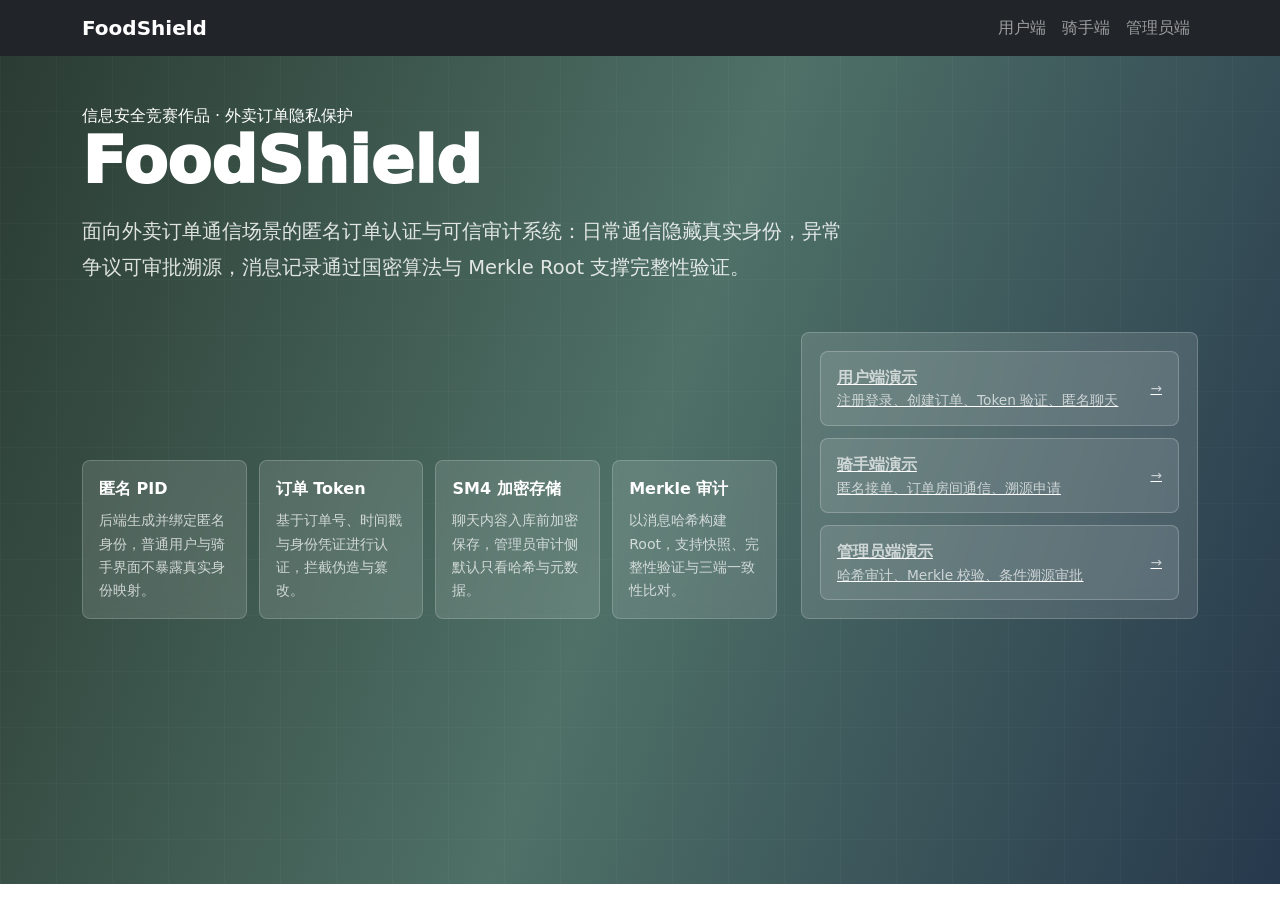
==== project/frontend/index.html @ 21e64ca2 "改善了前端" ====
<!DOCTYPE html>
<html lang="zh-CN">
<head>
    <meta charset="UTF-8">
    <meta name="viewport" content="width=device-width, initial-scale=1">
    <title>FoodShield - 匿名订单认证与可信审计系统</title>
    <link href="https://cdn.jsdelivr.net/npm/bootstrap@5.3.3/dist/css/bootstrap.min.css" rel="stylesheet">
    <link href="/css/style.css?v=showcase" rel="stylesheet">
    <style>
        .landing-hero {
            position: relative;
            min-height: calc(100vh - 72px);
            padding: 48px 0 38px;
            overflow: hidden;
        }

        .landing-hero::before {
            content: "";
            position: absolute;
            inset: 0;
            background:
                linear-gradient(110deg, rgba(19, 38, 28, 0.90), rgba(17, 63, 50, 0.74), rgba(15, 35, 57, 0.90)),
                url("/css/foodshield-hero.png");
            background-position: center;
            background-size: cover;
            z-index: -2;
        }

        .landing-hero::after {
            content: "";
            position: absolute;
            inset: 0;
            background:
                linear-gradient(90deg, rgba(255, 255, 255, 0.06) 1px, transparent 1px),
                linear-gradient(0deg, rgba(255, 255, 255, 0.05) 1px, transparent 1px);
            background-size: 56px 56px;
            z-index: -1;
            opacity: 0.45;
        }

        .hero-panel {
            max-width: 1040px;
            color: #fff;
        }

        .hero-title {
            max-width: 860px;
            font-size: clamp(2.2rem, 5vw, 4.8rem);
            font-weight: 950;
            line-height: 1.06;
            letter-spacing: 0;
        }

        .hero-copy {
            max-width: 760px;
            margin: 18px 0 0;
            color: rgba(255, 255, 255, 0.84);
            font-size: clamp(1rem, 2vw, 1.22rem);
            line-height: 1.85;
        }

        .hero-grid {
            display: grid;
            grid-template-columns: minmax(0, 1.4fr) minmax(320px, 0.8fr);
            gap: 24px;
            align-items: end;
            margin-top: 46px;
        }

        .entry-panel {
            padding: 18px;
            border: 1px solid rgba(255, 255, 255, 0.20);
            border-radius: 8px;
            background: rgba(255, 255, 255, 0.12);
            backdrop-filter: blur(14px);
        }

        .entry-button {
            display: flex;
            align-items: center;
            justify-content: space-between;
            width: 100%;
            min-height: 68px;
            padding: 14px 16px;
            color: #ffffff;
            border: 1px solid rgba(255, 255, 255, 0.22);
            border-radius: 8px;
            background: rgba(255, 255, 255, 0.10);
        }

        .entry-button + .entry-button {
            margin-top: 12px;
        }

        .entry-button:hover {
            color: #ffffff;
            transform: translateY(-1px);
            background: rgba(255, 255, 255, 0.18);
        }

        .entry-button strong {
            display: block;
            font-size: 1.02rem;
        }

        .entry-button span {
            color: rgba(255, 255, 255, 0.68);
            font-size: 0.86rem;
        }

        .arrow-mark {
            font-size: 1.6rem;
            line-height: 1;
        }

        .security-stack {
            display: grid;
            grid-template-columns: repeat(4, minmax(0, 1fr));
            gap: 12px;
            margin-top: 28px;
        }

        .stack-item {
            min-height: 122px;
            padding: 16px;
            border: 1px solid rgba(255, 255, 255, 0.19);
            border-radius: 8px;
            background: rgba(255, 255, 255, 0.12);
            color: #fff;
            backdrop-filter: blur(12px);
        }

        .stack-item b {
            display: block;
            margin-bottom: 8px;
            font-size: 1rem;
        }

        .stack-item p {
            margin: 0;
            color: rgba(255, 255, 255, 0.72);
            font-size: 0.88rem;
            line-height: 1.65;
        }

        @media (max-width: 991.98px) {
            .landing-hero {
                min-height: auto;
            }

            .hero-grid,
            .security-stack {
                grid-template-columns: 1fr;
            }
        }

        @media (max-width: 575.98px) {
            .landing-hero {
                padding: 34px 0 28px;
            }

            .hero-title {
                font-size: 2.2rem;
            }

            .hero-copy,
            .stack-item p,
            .entry-button span {
                white-space: normal;
                word-break: break-word;
                overflow-wrap: anywhere;
            }

            .hero-grid {
                gap: 16px;
                margin-top: 28px;
            }

            .entry-panel,
            .entry-button,
            .stack-item {
                width: 100%;
                min-width: 0;
            }
        }
    </style>
</head>
<body>
<nav class="navbar navbar-expand-lg navbar-dark bg-dark">
    <div class="container">
        <a class="navbar-brand fw-bold" href="/">FoodShield</a>
        <div class="navbar-nav ms-auto">
            <a class="nav-link" href="/user.html">用户端</a>
            <a class="nav-link" href="/rider.html">骑手端</a>
            <a class="nav-link" href="/admin.html">管理员端</a>
        </div>
    </div>
</nav>

<main class="landing-hero">
    <div class="container">
        <section class="hero-panel">
            <div class="page-kicker">信息安全竞赛作品 · 外卖订单隐私保护</div>
            <h1 class="hero-title">FoodShield</h1>
            <p class="hero-copy">
                面向外卖订单通信场景的匿名订单认证与可信审计系统：日常通信隐藏真实身份，异常争议可审批溯源，消息记录通过国密算法与 Merkle Root 支撑完整性验证。
            </p>
        </section>

        <div class="hero-grid">
            <section>
                <div class="security-stack">
                    <div class="stack-item">
                        <b>匿名 PID</b>
                        <p>后端生成并绑定匿名身份，普通用户与骑手界面不暴露真实身份映射。</p>
                    </div>
                    <div class="stack-item">
                        <b>订单 Token</b>
                        <p>基于订单号、时间戳与身份凭证进行认证，拦截伪造与篡改。</p>
                    </div>
                    <div class="stack-item">
                        <b>SM4 加密存储</b>
                        <p>聊天内容入库前加密保存，管理员审计侧默认只看哈希与元数据。</p>
                    </div>
                    <div class="stack-item">
                        <b>Merkle 审计</b>
                        <p>以消息哈希构建 Root，支持快照、完整性验证与三端一致性比对。</p>
                    </div>
                </div>
            </section>

            <aside class="entry-panel">
                <a class="entry-button" href="/user.html">
                    <span><strong>用户端演示</strong><span>注册登录、创建订单、Token 验证、匿名聊天</span></span>
                    <span class="arrow-mark">→</span>
                </a>
                <a class="entry-button" href="/rider.html">
                    <span><strong>骑手端演示</strong><span>匿名接单、订单房间通信、溯源申请</span></span>
                    <span class="arrow-mark">→</span>
                </a>
                <a class="entry-button" href="/admin.html">
                    <span><strong>管理员端演示</strong><span>哈希审计、Merkle 校验、条件溯源审批</span></span>
                    <span class="arrow-mark">→</span>
                </a>
            </aside>
        </div>
    </div>
</main>

<script src="https://cdn.jsdelivr.net/npm/bootstrap@5.3.3/dist/js/bootstrap.bundle.min.js"></script>
</body>
</html>
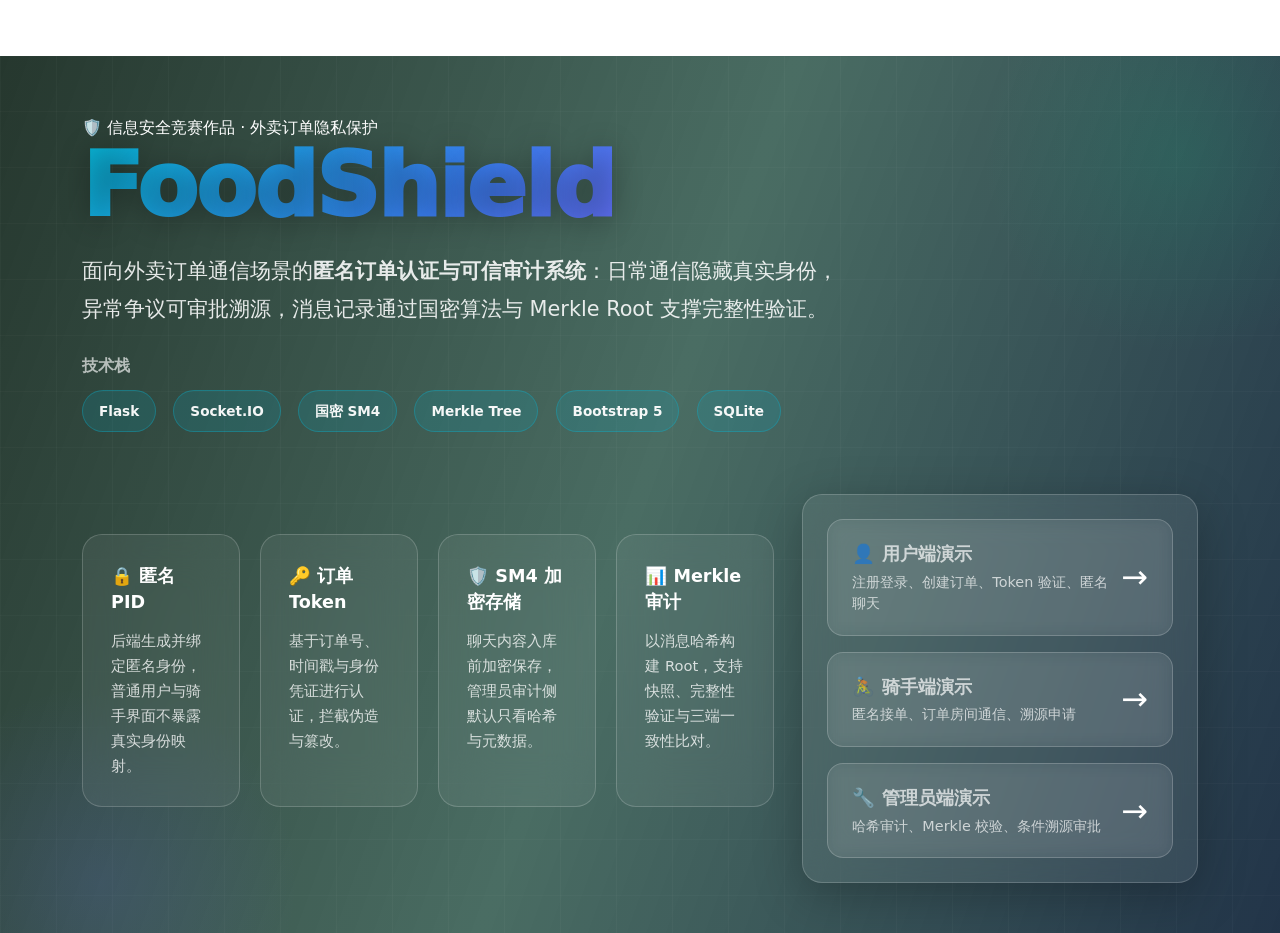
==== commit 8fd44b58: "优化界面" ====
--- a/project/frontend/index.html
+++ b/project/frontend/index.html
@@ -10,8 +10,10 @@
         .landing-hero {
             position: relative;
             min-height: calc(100vh - 72px);
-            padding: 48px 0 38px;
+            padding: 60px 0 50px;
             overflow: hidden;
+            display: flex;
+            align-items: center;
         }
 
         .landing-hero::before {
@@ -19,7 +21,7 @@
             position: absolute;
             inset: 0;
             background:
-                linear-gradient(110deg, rgba(19, 38, 28, 0.90), rgba(17, 63, 50, 0.74), rgba(15, 35, 57, 0.90)),
+                linear-gradient(110deg, rgba(19, 38, 28, 0.92), rgba(17, 63, 50, 0.76), rgba(15, 35, 57, 0.92)),
                 url("/css/foodshield-hero.png");
             background-position: center;
             background-size: cover;
@@ -41,38 +43,87 @@
         .hero-panel {
             max-width: 1040px;
             color: #fff;
+            position: relative;
+            z-index: 1;
         }
 
         .hero-title {
             max-width: 860px;
-            font-size: clamp(2.2rem, 5vw, 4.8rem);
+            font-size: clamp(2.8rem, 7vw, 5.5rem);
             font-weight: 950;
-            line-height: 1.06;
-            letter-spacing: 0;
+            line-height: 1.04;
+            letter-spacing: -0.02em;
+            margin-bottom: 20px;
+            animation: fadeInUp 0.7s ease-out;
+            text-shadow: 0 4px 30px rgba(0, 0, 0, 0.3);
+            position: relative;
+        }
+
+        .hero-title::after {
+            content: "";
+            position: absolute;
+            bottom: -8px;
+            left: 0;
+            width: 100%;
+            height: 4px;
+            background: var(--gradient-primary);
+            border-radius: 2px;
+            animation: slideIn 0.7s ease-out 0.3s both;
+        }
+
+        .hero-title-gradient {
+            background: linear-gradient(135deg, #06b6d4, #3b82f6, #8b5cf6, #ec4899);
+            background-size: 200% 200%;
+            -webkit-background-clip: text;
+            -webkit-text-fill-color: transparent;
+            background-clip: text;
+            animation: gradientShift 8s ease infinite;
+        }
+
+        @keyframes gradientShift {
+            0% { background-position: 0% 50%; }
+            50% { background-position: 100% 50%; }
+            100% { background-position: 0% 50%; }
         }
 
         .hero-copy {
             max-width: 760px;
-            margin: 18px 0 0;
-            color: rgba(255, 255, 255, 0.84);
-            font-size: clamp(1rem, 2vw, 1.22rem);
+            margin: 0 0 24px;
+            color: rgba(255, 255, 255, 0.88);
+            font-size: clamp(1rem, 2vw, 1.3rem);
             line-height: 1.85;
+            animation: fadeInUp 0.7s ease-out 0.2s both;
         }
 
         .hero-grid {
             display: grid;
             grid-template-columns: minmax(0, 1.4fr) minmax(320px, 0.8fr);
-            gap: 24px;
-            align-items: end;
-            margin-top: 46px;
+            gap: 28px;
+            align-items: start;
+            margin-top: 50px;
+            animation: fadeInUp 0.7s ease-out 0.4s both;
         }
 
         .entry-panel {
-            padding: 18px;
-            border: 1px solid rgba(255, 255, 255, 0.20);
-            border-radius: 8px;
-            background: rgba(255, 255, 255, 0.12);
-            backdrop-filter: blur(14px);
+            padding: 24px;
+            border: 1px solid rgba(255, 255, 255, 0.18);
+            border-radius: 20px;
+            background: rgba(255, 255, 255, 0.08);
+            backdrop-filter: blur(24px);
+            -webkit-backdrop-filter: blur(24px);
+            box-shadow: 0 12px 48px rgba(0, 0, 0, 0.25);
+            position: relative;
+        }
+
+        .entry-panel::before {
+            content: "";
+            position: absolute;
+            top: 0;
+            left: 0;
+            right: 0;
+            height: 3px;
+            background: var(--gradient-primary);
+            border-radius: 20px 20px 0 0;
         }
 
         .entry-button {
@@ -80,100 +131,279 @@
             align-items: center;
             justify-content: space-between;
             width: 100%;
-            min-height: 68px;
-            padding: 14px 16px;
+            min-height: 88px;
+            padding: 20px 24px;
             color: #ffffff;
-            border: 1px solid rgba(255, 255, 255, 0.22);
-            border-radius: 8px;
-            background: rgba(255, 255, 255, 0.10);
+            border: 1.5px solid rgba(255, 255, 255, 0.2);
+            border-radius: 16px;
+            background: rgba(255, 255, 255, 0.06);
+            transition: all 0.4s cubic-bezier(0.4, 0, 0.2, 1);
+            position: relative;
+            overflow: hidden;
+            text-decoration: none;
+            backdrop-filter: blur(8px);
+        }
+
+        .entry-button::before {
+            content: "";
+            position: absolute;
+            inset: 0;
+            background: linear-gradient(135deg, rgba(6, 182, 212, 0.15), rgba(139, 92, 246, 0.1), transparent);
+            opacity: 0;
+            transition: opacity 0.4s ease;
+            pointer-events: none;
+        }
+
+        .entry-button::after {
+            content: "";
+            position: absolute;
+            inset: 0;
+            border-radius: 16px;
+            padding: 1px;
+            background: linear-gradient(135deg, rgba(6, 182, 212, 0.5), rgba(139, 92, 246, 0.5));
+            -webkit-mask: 
+                linear-gradient(#fff 0 0) content-box, 
+                linear-gradient(#fff 0 0);
+            mask: 
+                linear-gradient(#fff 0 0) content-box, 
+                linear-gradient(#fff 0 0);
+            -webkit-mask-composite: xor;
+            mask-composite: exclude;
+            opacity: 0;
+            transition: opacity 0.4s ease;
+            pointer-events: none;
+        }
+
+        .entry-button:hover::before,
+        .entry-button:hover::after {
+            opacity: 1;
         }
 
         .entry-button + .entry-button {
-            margin-top: 12px;
+            margin-top: 16px;
         }
 
         .entry-button:hover {
             color: #ffffff;
-            transform: translateY(-1px);
-            background: rgba(255, 255, 255, 0.18);
+            transform: translateY(-4px);
+            background: rgba(255, 255, 255, 0.16);
+            box-shadow: 0 20px 40px rgba(0, 0, 0, 0.35), 0 0 30px rgba(6, 182, 212, 0.2);
+            border-color: rgba(6, 182, 212, 0.5);
+        }
+
+        .entry-button:active {
+            transform: translateY(-2px);
         }
 
         .entry-button strong {
             display: block;
-            font-size: 1.02rem;
-        }
-
-        .entry-button span {
-            color: rgba(255, 255, 255, 0.68);
-            font-size: 0.86rem;
+            font-size: 1.15rem;
+            font-weight: 600;
+            margin-bottom: 4px;
+        }
+
+        .entry-button span:not(.arrow-mark) {
+            color: rgba(255, 255, 255, 0.7);
+            font-size: 0.9rem;
         }
 
         .arrow-mark {
-            font-size: 1.6rem;
+            font-size: 2rem;
             line-height: 1;
+            transition: transform 0.35s cubic-bezier(0.4, 0, 0.2, 1);
+            font-weight: 300;
+        }
+
+        .entry-button:hover .arrow-mark {
+            transform: translateX(10px);
         }
 
         .security-stack {
             display: grid;
             grid-template-columns: repeat(4, minmax(0, 1fr));
-            gap: 12px;
-            margin-top: 28px;
+            gap: 20px;
+            margin-top: 40px;
         }
 
         .stack-item {
-            min-height: 122px;
-            padding: 16px;
-            border: 1px solid rgba(255, 255, 255, 0.19);
-            border-radius: 8px;
-            background: rgba(255, 255, 255, 0.12);
+            min-height: 150px;
+            padding: 28px;
+            border: 1.5px solid rgba(255, 255, 255, 0.18);
+            border-radius: 20px;
+            background: rgba(255, 255, 255, 0.06);
             color: #fff;
-            backdrop-filter: blur(12px);
+            backdrop-filter: blur(24px);
+            -webkit-backdrop-filter: blur(24px);
+            transition: all 0.4s cubic-bezier(0.4, 0, 0.2, 1);
+            position: relative;
+            overflow: hidden;
+        }
+
+        .stack-item::before {
+            content: "";
+            position: absolute;
+            top: 0;
+            left: 0;
+            right: 0;
+            height: 4px;
+            background: var(--gradient-primary);
+            transform: scaleX(0);
+            transition: transform 0.4s cubic-bezier(0.4, 0, 0.2, 1);
+            transform-origin: left;
+        }
+
+        .stack-item::after {
+            content: "";
+            position: absolute;
+            inset: 0;
+            background: linear-gradient(135deg, rgba(6, 182, 212, 0.08), transparent);
+            opacity: 0;
+            transition: opacity 0.4s ease;
+        }
+
+        .stack-item:hover {
+            background: rgba(255, 255, 255, 0.14);
+            transform: translateY(-6px);
+            box-shadow: 0 24px 48px rgba(0, 0, 0, 0.4), 0 0 30px rgba(6, 182, 212, 0.15);
+            border-color: rgba(6, 182, 212, 0.45);
+        }
+
+        .stack-item:hover::before {
+            transform: scaleX(1);
+        }
+
+        .stack-item:hover::after {
+            opacity: 1;
         }
 
         .stack-item b {
             display: block;
-            margin-bottom: 8px;
-            font-size: 1rem;
+            margin-bottom: 12px;
+            font-size: 1.1rem;
+            font-weight: 700;
         }
 
         .stack-item p {
             margin: 0;
-            color: rgba(255, 255, 255, 0.72);
-            font-size: 0.88rem;
-            line-height: 1.65;
+            color: rgba(255, 255, 255, 0.78);
+            font-size: 0.92rem;
+            line-height: 1.7;
+        }
+
+        .tech-badge {
+            display: inline-flex;
+            align-items: center;
+            gap: 8px;
+            padding: 10px 16px;
+            background: rgba(6, 182, 212, 0.15);
+            border: 1.5px solid rgba(6, 182, 212, 0.35);
+            border-radius: 28px;
+            font-size: 0.85rem;
+            color: rgba(255, 255, 255, 0.95);
+            font-weight: 600;
+            margin-right: 12px;
+            margin-bottom: 12px;
+            transition: all 0.35s ease;
+            position: relative;
+            overflow: hidden;
+        }
+
+        .tech-badge::before {
+            content: "";
+            position: absolute;
+            inset: 0;
+            background: linear-gradient(135deg, rgba(255,255,255,0.1), transparent);
+            opacity: 0;
+            transition: opacity 0.35s ease;
+        }
+
+        .tech-badge:hover {
+            background: rgba(6, 182, 212, 0.28);
+            transform: translateY(-3px);
+            box-shadow: 0 8px 20px rgba(6, 182, 212, 0.3);
+            border-color: rgba(6, 182, 212, 0.6);
+        }
+
+        .tech-badge:hover::before {
+            opacity: 1;
+        }
+
+        .tech-stack {
+            margin-top: 28px;
+            animation: fadeInUp 0.7s ease-out 0.6s both;
+        }
+
+        .tech-stack h4 {
+            font-size: 1rem;
+            font-weight: 600;
+            color: rgba(255, 255, 255, 0.65);
+            margin-bottom: 14px;
+        }
+
+        .feature-glow {
+            position: absolute;
+            width: 400px;
+            height: 400px;
+            background: radial-gradient(circle, rgba(16, 185, 129, 0.15) 0%, transparent 70%);
+            border-radius: 50%;
+            pointer-events: none;
+            animation: float 8s ease-in-out infinite;
+            z-index: 0;
+        }
+
+        .feature-glow-1 {
+            top: -100px;
+            right: -100px;
+            animation-delay: 0s;
+        }
+
+        .feature-glow-2 {
+            bottom: -150px;
+            left: -100px;
+            animation-delay: -4s;
+            background: radial-gradient(circle, rgba(99, 102, 241, 0.15) 0%, transparent 70%);
         }
 
         @media (max-width: 991.98px) {
             .landing-hero {
                 min-height: auto;
+                padding: 40px 0 40px;
             }
 
             .hero-grid,
             .security-stack {
                 grid-template-columns: 1fr;
             }
+
+            .tech-badge {
+                font-size: 0.76rem;
+                padding: 6px 12px;
+            }
+
+            .feature-glow {
+                display: none;
+            }
         }
 
         @media (max-width: 575.98px) {
             .landing-hero {
-                padding: 34px 0 28px;
+                padding: 34px 0 30px;
             }
 
             .hero-title {
-                font-size: 2.2rem;
+                font-size: 2.6rem;
+                line-height: 1.1;
             }
 
             .hero-copy,
             .stack-item p,
-            .entry-button span {
-                white-space: normal;
-                word-break: break-word;
-                overflow-wrap: anywhere;
+            .entry-button span:not(.arrow-mark) {
+                font-size: 0.95rem;
             }
 
             .hero-grid {
-                gap: 16px;
-                margin-top: 28px;
+                gap: 22px;
+                margin-top: 36px;
             }
 
             .entry-panel,
@@ -182,48 +412,88 @@
                 width: 100%;
                 min-width: 0;
             }
+
+            .stack-item {
+                min-height: auto;
+                padding: 20px;
+            }
+
+            .entry-button {
+                min-height: 70px;
+                padding: 14px 18px;
+            }
+
+            .security-stack {
+                gap: 14px;
+            }
         }
     </style>
 </head>
 <body>
-<nav class="navbar navbar-expand-lg navbar-dark bg-dark">
+<nav class="navbar navbar-expand-lg navbar-dark">
     <div class="container">
         <a class="navbar-brand fw-bold" href="/">FoodShield</a>
-        <div class="navbar-nav ms-auto">
-            <a class="nav-link" href="/user.html">用户端</a>
-            <a class="nav-link" href="/rider.html">骑手端</a>
-            <a class="nav-link" href="/admin.html">管理员端</a>
+        <button class="navbar-toggler" type="button" data-bs-toggle="collapse" data-bs-target="#navbarNav">
+            <span class="navbar-toggler-icon"></span>
+        </button>
+        <div class="collapse navbar-collapse" id="navbarNav">
+            <div class="navbar-nav ms-auto">
+                <a class="nav-link" href="/user.html">用户端</a>
+                <a class="nav-link" href="/rider.html">骑手端</a>
+                <a class="nav-link" href="/admin.html">管理员端</a>
+            </div>
         </div>
     </div>
 </nav>
 
 <main class="landing-hero">
+    <div class="feature-glow feature-glow-1"></div>
+    <div class="feature-glow feature-glow-2"></div>
+    
     <div class="container">
         <section class="hero-panel">
-            <div class="page-kicker">信息安全竞赛作品 · 外卖订单隐私保护</div>
-            <h1 class="hero-title">FoodShield</h1>
+            <div class="page-kicker">
+                <span>🛡️ 信息安全竞赛作品</span>
+                <span>·</span>
+                <span>外卖订单隐私保护</span>
+            </div>
+            
+            <h1 class="hero-title">
+                <span class="hero-title-gradient">FoodShield</span>
+            </h1>
+            
             <p class="hero-copy">
-                面向外卖订单通信场景的匿名订单认证与可信审计系统：日常通信隐藏真实身份，异常争议可审批溯源，消息记录通过国密算法与 Merkle Root 支撑完整性验证。
+                面向外卖订单通信场景的<strong>匿名订单认证与可信审计系统</strong>：日常通信隐藏真实身份，异常争议可审批溯源，消息记录通过国密算法与 Merkle Root 支撑完整性验证。
             </p>
+
+            <div class="tech-stack">
+                <h4>技术栈</h4>
+                <span class="tech-badge">Flask</span>
+                <span class="tech-badge">Socket.IO</span>
+                <span class="tech-badge">国密 SM4</span>
+                <span class="tech-badge">Merkle Tree</span>
+                <span class="tech-badge">Bootstrap 5</span>
+                <span class="tech-badge">SQLite</span>
+            </div>
         </section>
 
         <div class="hero-grid">
             <section>
                 <div class="security-stack">
                     <div class="stack-item">
-                        <b>匿名 PID</b>
+                        <b>🔒 匿名 PID</b>
                         <p>后端生成并绑定匿名身份，普通用户与骑手界面不暴露真实身份映射。</p>
                     </div>
                     <div class="stack-item">
-                        <b>订单 Token</b>
+                        <b>🔑 订单 Token</b>
                         <p>基于订单号、时间戳与身份凭证进行认证，拦截伪造与篡改。</p>
                     </div>
                     <div class="stack-item">
-                        <b>SM4 加密存储</b>
+                        <b>🛡️ SM4 加密存储</b>
                         <p>聊天内容入库前加密保存，管理员审计侧默认只看哈希与元数据。</p>
                     </div>
                     <div class="stack-item">
-                        <b>Merkle 审计</b>
+                        <b>📊 Merkle 审计</b>
                         <p>以消息哈希构建 Root，支持快照、完整性验证与三端一致性比对。</p>
                     </div>
                 </div>
@@ -231,15 +501,15 @@
 
             <aside class="entry-panel">
                 <a class="entry-button" href="/user.html">
-                    <span><strong>用户端演示</strong><span>注册登录、创建订单、Token 验证、匿名聊天</span></span>
+                    <span><strong>👤 用户端演示</strong><span>注册登录、创建订单、Token 验证、匿名聊天</span></span>
                     <span class="arrow-mark">→</span>
                 </a>
                 <a class="entry-button" href="/rider.html">
-                    <span><strong>骑手端演示</strong><span>匿名接单、订单房间通信、溯源申请</span></span>
+                    <span><strong>🚴 骑手端演示</strong><span>匿名接单、订单房间通信、溯源申请</span></span>
                     <span class="arrow-mark">→</span>
                 </a>
                 <a class="entry-button" href="/admin.html">
-                    <span><strong>管理员端演示</strong><span>哈希审计、Merkle 校验、条件溯源审批</span></span>
+                    <span><strong>🔧 管理员端演示</strong><span>哈希审计、Merkle 校验、条件溯源审批</span></span>
                     <span class="arrow-mark">→</span>
                 </a>
             </aside>
@@ -248,5 +518,17 @@
 </main>
 
 <script src="https://cdn.jsdelivr.net/npm/bootstrap@5.3.3/dist/js/bootstrap.bundle.min.js"></script>
+<script>
+    document.addEventListener('DOMContentLoaded', () => {
+        const navbar = document.querySelector('.navbar');
+        window.addEventListener('scroll', () => {
+            if (window.scrollY > 20) {
+                navbar.classList.add('scrolled');
+            } else {
+                navbar.classList.remove('scrolled');
+            }
+        });
+    });
+</script>
 </body>
-</html>
+</html>
